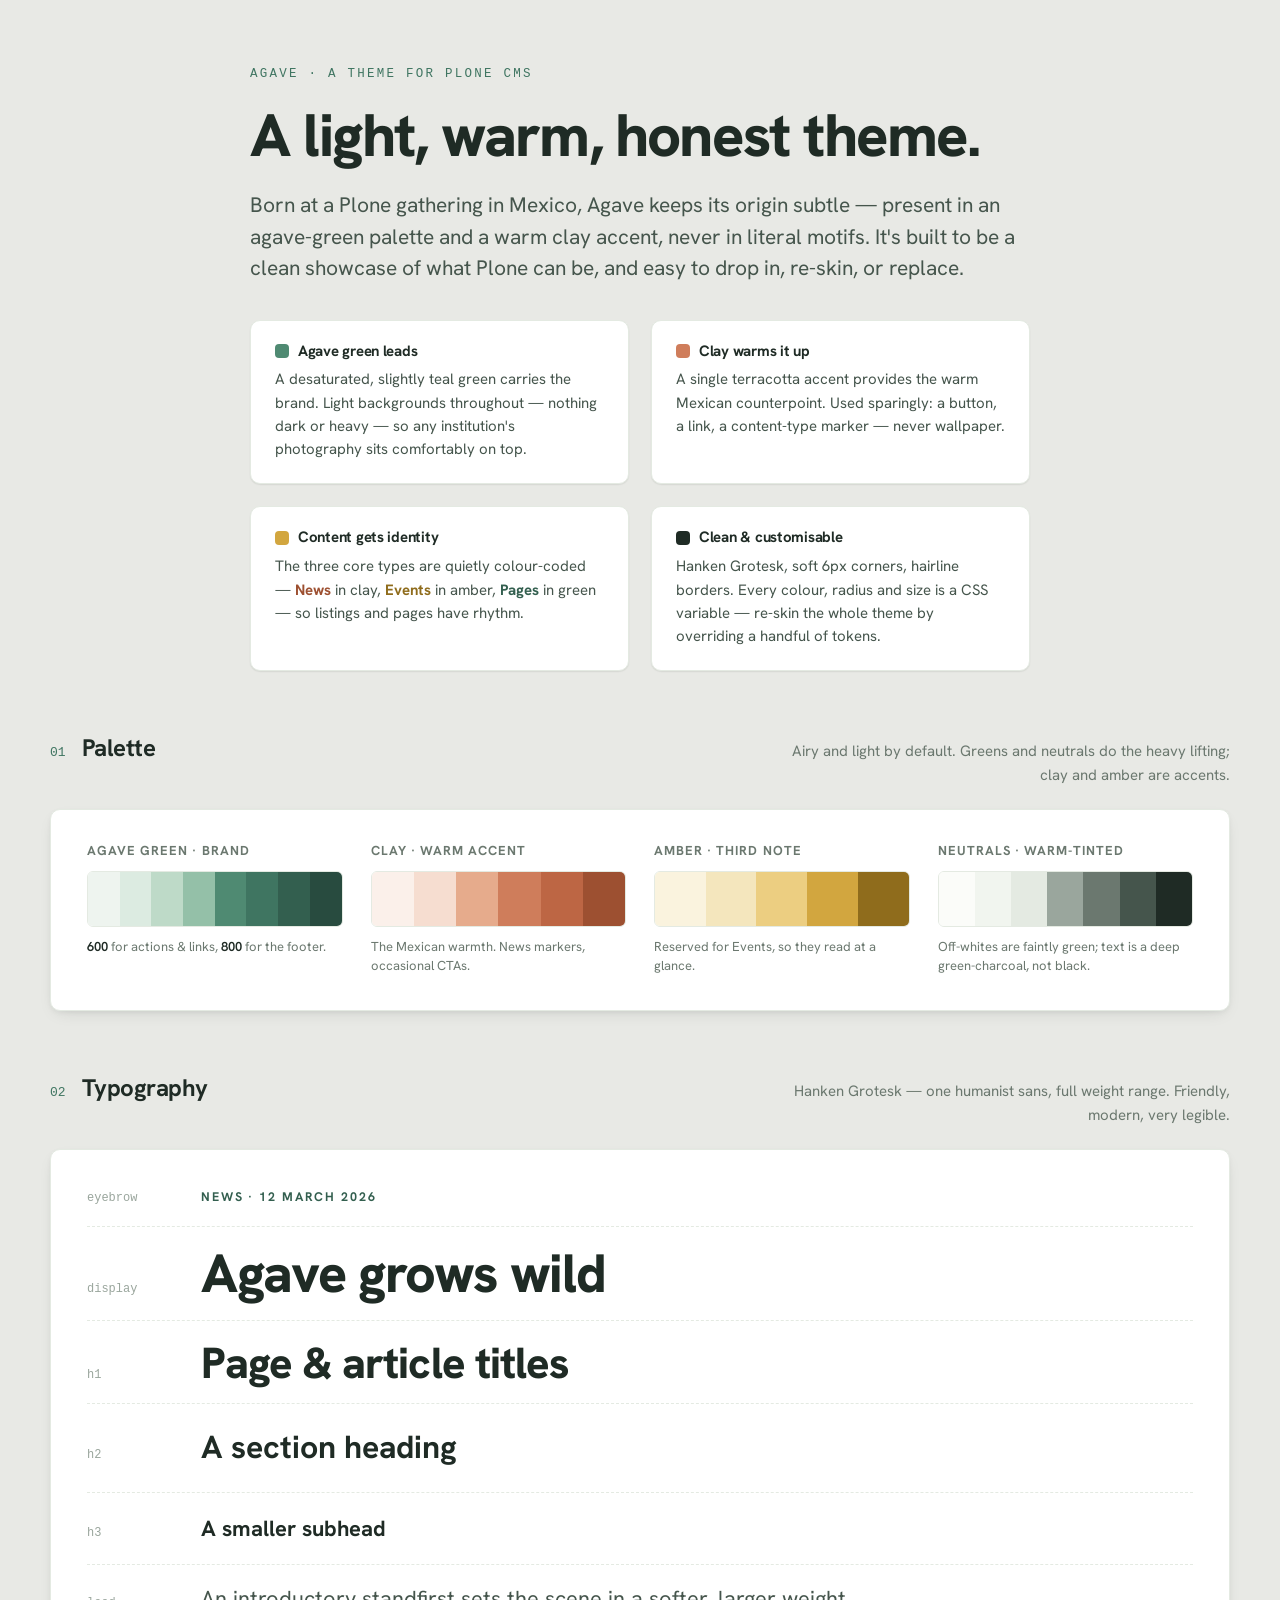
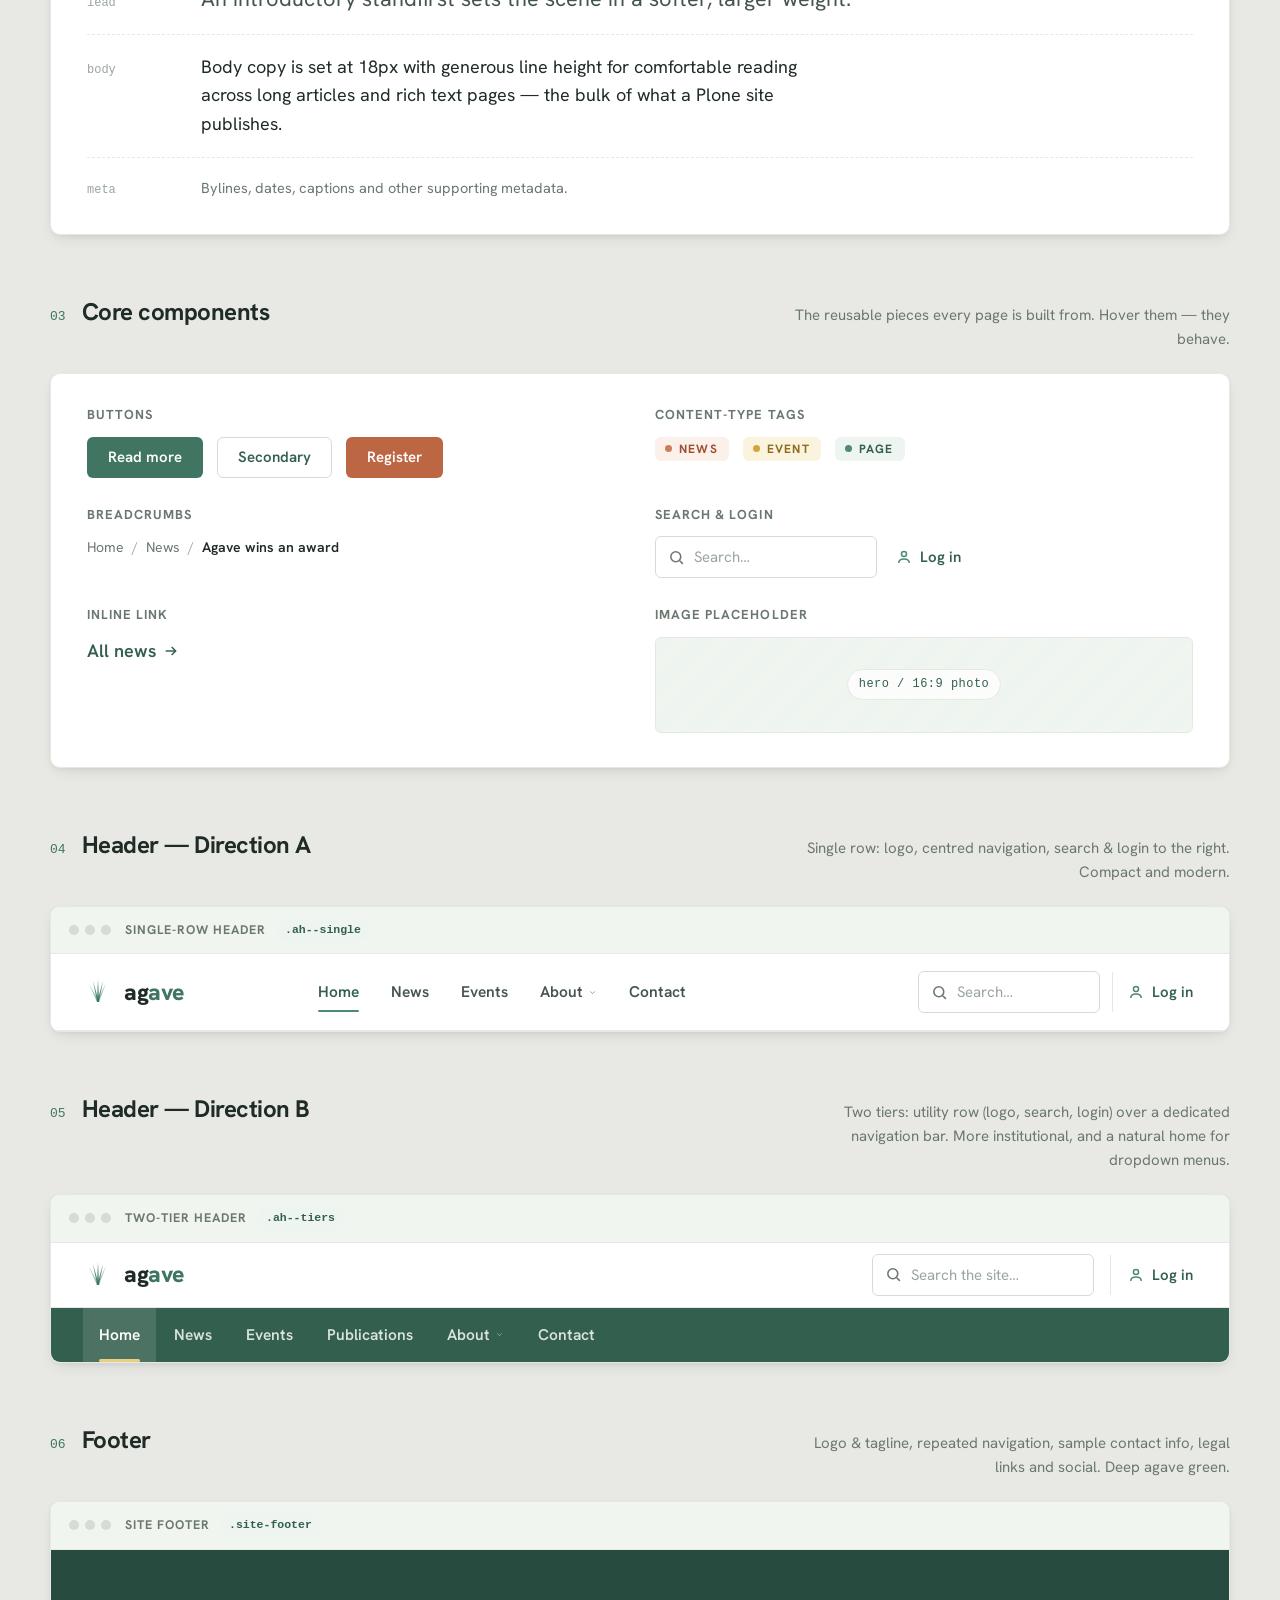
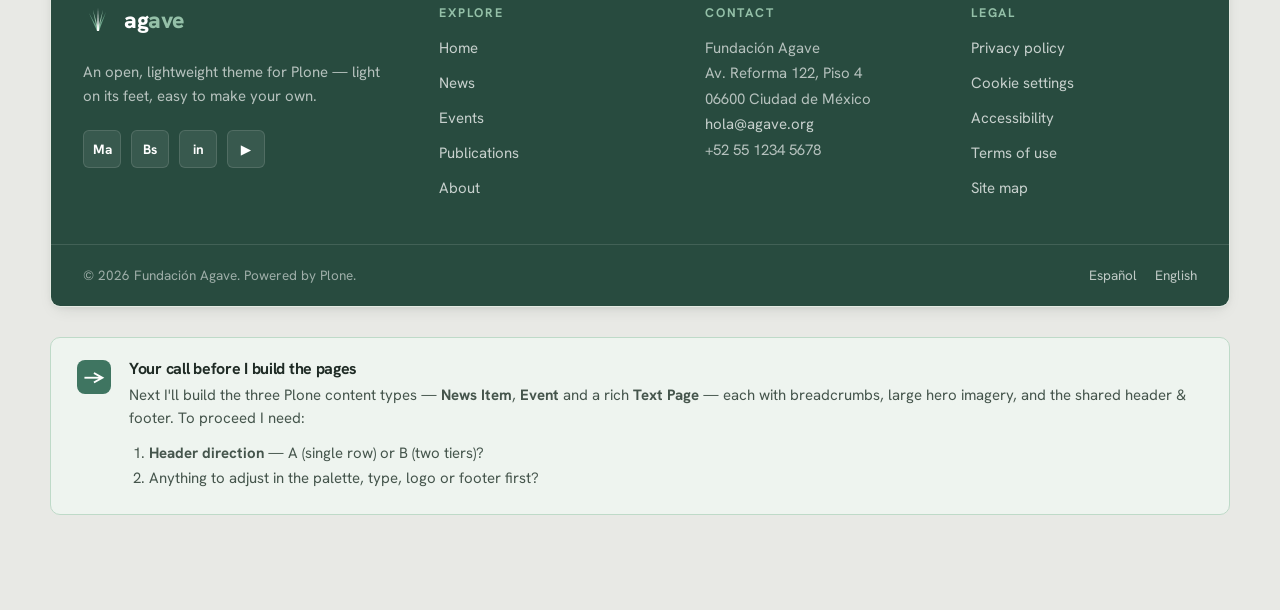
==== Agave - Foundations.html @ d0880fc7 "Initial commit" ====
<!DOCTYPE html>
<html lang="en">
<head>
<meta charset="UTF-8">
<meta name="viewport" content="width=device-width, initial-scale=1.0">
<title>Agave — Foundations</title>
<link rel="stylesheet" href="agave.css">
<style>
  /* ---- presentation chrome (not part of the theme) ---- */
  body.guide{ background:#e8e9e5; }
  .guide-wrap{ max-width:1280px; margin-inline:auto; padding:64px 28px 96px; }
  .guide-intro{ max-width:780px; margin:0 auto 64px; }
  .guide-kicker{ font-family:ui-monospace,Menlo,monospace; font-size:12.5px; letter-spacing:.18em;
    text-transform:uppercase; color:var(--green-600); }
  .guide-intro h1{ font-size:clamp(40px,5vw,60px); font-weight:800; letter-spacing:-.03em; margin:18px 0 0; }
  .guide-intro .sub{ font-size:21px; line-height:1.5; color:var(--ink-soft); margin-top:20px; }
  .rationale{ display:grid; grid-template-columns:repeat(2,1fr); gap:22px; margin-top:36px; }
  .rationale .card{ background:var(--surface); border:1px solid var(--line); border-radius:var(--radius-lg);
    padding:22px 24px; box-shadow:var(--shadow-sm); }
  .rationale .card h3{ font-size:15px; display:flex; align-items:center; gap:9px; }
  .rationale .card p{ font-size:15px; color:var(--ink-soft); margin-top:9px; line-height:1.55; }
  .swatch-key{ width:14px; height:14px; border-radius:4px; flex:none; }

  section.block{ margin-top:64px; }
  .block-head{ max-width:1180px; margin:0 auto 22px; display:flex; align-items:baseline; gap:16px; }
  .block-head .num{ font-family:ui-monospace,Menlo,monospace; font-size:13px; color:var(--green-600); }
  .block-head h2{ font-size:24px; font-weight:700; letter-spacing:-.02em; }
  .block-head p{ color:var(--muted); font-size:15px; margin-left:auto; max-width:440px; text-align:right; }

  .card-frame{ max-width:1180px; margin-inline:auto; background:var(--surface);
    border:1px solid var(--line); border-radius:var(--radius-lg); box-shadow:var(--shadow-md); overflow:hidden; }
  .card-frame.pad{ padding:34px 36px; }
  .frame-label{ display:flex; align-items:center; gap:10px; padding:11px 18px; background:var(--surface-2);
    border-bottom:1px solid var(--line); font-size:12.5px; font-weight:700; letter-spacing:.08em;
    text-transform:uppercase; color:var(--muted); }
  .frame-label .badge{ font-family:ui-monospace,Menlo,monospace; font-weight:600; letter-spacing:0;
    text-transform:none; background:var(--green-50); color:var(--green-700); padding:3px 9px; border-radius:999px;
    font-size:11.5px; }
  .browser-dots{ display:flex; gap:6px; margin-right:4px; }
  .browser-dots i{ width:10px; height:10px; border-radius:50%; background:var(--line-strong); display:block; }

  /* palette */
  .palette{ display:grid; grid-template-columns:repeat(4,1fr); gap:28px; }
  .pal-group h4{ font-size:13px; letter-spacing:.08em; text-transform:uppercase; color:var(--muted); margin-bottom:12px; }
  .ramp{ display:flex; border-radius:var(--radius); overflow:hidden; border:1px solid var(--line); }
  .ramp i{ flex:1; height:54px; display:block; }
  .pal-note{ font-size:13px; color:var(--muted); margin-top:10px; line-height:1.5; }
  .pal-note b{ color:var(--ink); font-weight:600; }

  /* type specimen */
  .spec > * + *{ margin-top:18px; }
  .spec .row{ display:flex; align-items:baseline; gap:18px; border-top:1px dashed var(--line); padding-top:18px; }
  .spec .row:first-child{ border-top:0; padding-top:0; }
  .spec .tagname{ font-family:ui-monospace,Menlo,monospace; font-size:12px; color:var(--faint);
    width:96px; flex:none; padding-top:.4em; }

  /* components grid */
  .comp-grid{ display:grid; grid-template-columns:repeat(2,1fr); gap:30px; }
  .comp{ }
  .comp h4{ font-size:13px; letter-spacing:.08em; text-transform:uppercase; color:var(--muted); margin-bottom:14px; }
  .comp .demo{ display:flex; align-items:center; gap:14px; flex-wrap:wrap; }

  .note{ max-width:1180px; margin:30px auto 0; background:var(--green-50); border:1px solid var(--green-200);
    border-radius:var(--radius-lg); padding:22px 26px; display:flex; gap:18px; align-items:flex-start; }
  .note .n-mark{ flex:none; width:34px; height:34px; border-radius:8px; background:var(--green-600); color:#fff;
    display:flex; align-items:center; justify-content:center; font-weight:800; }
  .note h3{ font-size:16px; }
  .note p{ font-size:15px; color:var(--ink-soft); margin-top:6px; line-height:1.55; }
  .note ol{ margin:10px 0 0; padding-left:20px; color:var(--ink-soft); font-size:15px; line-height:1.7; }

  /* show header chrome at true desktop width; scroll inside the card if narrower */
  .chrome-scroll{ overflow-x:auto; }
  .chrome-scroll .ah{ min-width:1040px; }

  @media (max-width:760px){
    .rationale,.palette,.comp-grid{ grid-template-columns:1fr; }
    .block-head{ flex-direction:column; gap:6px; } .block-head p{ text-align:left; margin-left:0; }
  }
</style>
</head>
<body class="guide">
<div class="guide-wrap">

  <!-- ============ INTRO + RATIONALE ============ -->
  <div class="guide-intro">
    <div class="guide-kicker">Agave · a theme for Plone CMS</div>
    <h1>A light, warm, honest theme.</h1>
    <p class="sub">Born at a Plone gathering in Mexico, Agave keeps its origin subtle — present in an
      agave-green palette and a warm clay accent, never in literal motifs. It's built to be a clean
      showcase of what Plone can be, and easy to drop in, re-skin, or replace.</p>

    <div class="rationale">
      <div class="card">
        <h3><span class="swatch-key" style="background:var(--green-500)"></span>Agave green leads</h3>
        <p>A desaturated, slightly teal green carries the brand. Light backgrounds throughout — nothing dark
          or heavy — so any institution's photography sits comfortably on top.</p>
      </div>
      <div class="card">
        <h3><span class="swatch-key" style="background:var(--clay-500)"></span>Clay warms it up</h3>
        <p>A single terracotta accent provides the warm Mexican counterpoint. Used sparingly: a button, a
          link, a content-type marker — never wallpaper.</p>
      </div>
      <div class="card">
        <h3><span class="swatch-key" style="background:var(--amber-500)"></span>Content gets identity</h3>
        <p>The three core types are quietly colour-coded — <b style="color:var(--clay-700)">News</b> in clay,
          <b style="color:var(--amber-700)">Events</b> in amber, <b style="color:var(--green-700)">Pages</b> in
          green — so listings and pages have rhythm.</p>
      </div>
      <div class="card">
        <h3><span class="swatch-key" style="background:var(--ink)"></span>Clean &amp; customisable</h3>
        <p>Hanken Grotesk, soft 6px corners, hairline borders. Every colour, radius and size is a CSS
          variable — re-skin the whole theme by overriding a handful of tokens.</p>
      </div>
    </div>
  </div>

  <!-- ============ PALETTE ============ -->
  <section class="block">
    <div class="block-head"><span class="num">01</span><h2>Palette</h2>
      <p>Airy and light by default. Greens and neutrals do the heavy lifting; clay and amber are accents.</p>
    </div>
    <div class="card-frame pad">
      <div class="palette">
        <div class="pal-group">
          <h4>Agave green · brand</h4>
          <div class="ramp">
            <i style="background:var(--green-50)"></i><i style="background:var(--green-100)"></i>
            <i style="background:var(--green-200)"></i><i style="background:var(--green-300)"></i>
            <i style="background:var(--green-500)"></i><i style="background:var(--green-600)"></i>
            <i style="background:var(--green-700)"></i><i style="background:var(--green-800)"></i>
          </div>
          <p class="pal-note"><b>600</b> for actions &amp; links, <b>800</b> for the footer.</p>
        </div>
        <div class="pal-group">
          <h4>Clay · warm accent</h4>
          <div class="ramp">
            <i style="background:var(--clay-50)"></i><i style="background:var(--clay-100)"></i>
            <i style="background:var(--clay-300)"></i><i style="background:var(--clay-500)"></i>
            <i style="background:var(--clay-600)"></i><i style="background:var(--clay-700)"></i>
          </div>
          <p class="pal-note">The Mexican warmth. News markers, occasional CTAs.</p>
        </div>
        <div class="pal-group">
          <h4>Amber · third note</h4>
          <div class="ramp">
            <i style="background:var(--amber-50)"></i><i style="background:var(--amber-100)"></i>
            <i style="background:var(--amber-300)"></i><i style="background:var(--amber-500)"></i>
            <i style="background:var(--amber-700)"></i>
          </div>
          <p class="pal-note">Reserved for Events, so they read at a glance.</p>
        </div>
        <div class="pal-group">
          <h4>Neutrals · warm-tinted</h4>
          <div class="ramp">
            <i style="background:var(--paper)"></i><i style="background:var(--surface-2)"></i>
            <i style="background:var(--line)"></i><i style="background:var(--faint)"></i>
            <i style="background:var(--muted)"></i><i style="background:var(--ink-soft)"></i>
            <i style="background:var(--ink)"></i>
          </div>
          <p class="pal-note">Off-whites are faintly green; text is a deep green-charcoal, not black.</p>
        </div>
      </div>
    </div>
  </section>

  <!-- ============ TYPE ============ -->
  <section class="block">
    <div class="block-head"><span class="num">02</span><h2>Typography</h2>
      <p>Hanken Grotesk — one humanist sans, full weight range. Friendly, modern, very legible.</p>
    </div>
    <div class="card-frame pad">
      <div class="spec">
        <div class="row"><span class="tagname">eyebrow</span><span class="eyebrow">News · 12 March 2026</span></div>
        <div class="row"><span class="tagname">display</span><span class="t-display">Agave grows wild</span></div>
        <div class="row"><span class="tagname">h1</span><span class="t-h1">Page &amp; article titles</span></div>
        <div class="row"><span class="tagname">h2</span><span class="t-h2">A section heading</span></div>
        <div class="row"><span class="tagname">h3</span><span class="t-h3">A smaller subhead</span></div>
        <div class="row"><span class="tagname">lead</span><span class="t-lead">An introductory standfirst sets the scene in a softer, larger weight.</span></div>
        <div class="row"><span class="tagname">body</span><span style="max-width:60ch">Body copy is set at 18px with generous line height for comfortable reading across long articles and rich text pages — the bulk of what a Plone site publishes.</span></div>
        <div class="row"><span class="tagname">meta</span><span class="t-meta">Bylines, dates, captions and other supporting metadata.</span></div>
      </div>
    </div>
  </section>

  <!-- ============ COMPONENTS ============ -->
  <section class="block">
    <div class="block-head"><span class="num">03</span><h2>Core components</h2>
      <p>The reusable pieces every page is built from. Hover them — they behave.</p>
    </div>
    <div class="card-frame pad">
      <div class="comp-grid">
        <div class="comp">
          <h4>Buttons</h4>
          <div class="demo">
            <a class="btn btn--primary" href="#">Read more</a>
            <a class="btn btn--ghost" href="#">Secondary</a>
            <a class="btn btn--clay" href="#">Register</a>
          </div>
        </div>
        <div class="comp">
          <h4>Content-type tags</h4>
          <div class="demo">
            <span class="tag tag--news"><span class="dot"></span>News</span>
            <span class="tag tag--event"><span class="dot"></span>Event</span>
            <span class="tag tag--page"><span class="dot"></span>Page</span>
          </div>
        </div>
        <div class="comp">
          <h4>Breadcrumbs</h4>
          <div class="demo">
            <nav class="breadcrumb" aria-label="Breadcrumb">
              <a href="#">Home</a><span class="sep">/</span>
              <a href="#">News</a><span class="sep">/</span>
              <span aria-current="page">Agave wins an award</span>
            </nav>
          </div>
        </div>
        <div class="comp">
          <h4>Search &amp; login</h4>
          <div class="demo">
            <form class="search" role="search" onsubmit="return false">
              <svg width="17" height="17" viewBox="0 0 24 24" fill="none" stroke="currentColor" stroke-width="2.2"><circle cx="11" cy="11" r="7"/><line x1="21" y1="21" x2="16.5" y2="16.5"/></svg>
              <input type="search" placeholder="Search…" aria-label="Search">
            </form>
            <a class="login" href="#">
              <svg width="18" height="18" viewBox="0 0 24 24" fill="none" stroke="currentColor" stroke-width="2"><circle cx="12" cy="8" r="3.4"/><path d="M5 20c0-3.6 3.1-5.5 7-5.5s7 1.9 7 5.5"/></svg>
              Log in
            </a>
          </div>
        </div>
        <div class="comp">
          <h4>Inline link</h4>
          <div class="demo">
            <a class="link-arrow" href="#">All news
              <svg width="16" height="16" viewBox="0 0 24 24" fill="none" stroke="currentColor" stroke-width="2.2"><line x1="4" y1="12" x2="19" y2="12"/><polyline points="13 6 19 12 13 18"/></svg>
            </a>
          </div>
        </div>
        <div class="comp">
          <h4>Image placeholder</h4>
          <div class="demo">
            <div class="ph" style="width:100%;height:96px"><span>hero / 16:9 photo</span></div>
          </div>
        </div>
      </div>
    </div>
  </section>

  <!-- ============ HEADER A ============ -->
  <section class="block">
    <div class="block-head"><span class="num">04</span><h2>Header — Direction A</h2>
      <p>Single row: logo, centred navigation, search &amp; login to the right. Compact and modern.</p>
    </div>
    <div class="card-frame">
      <div class="frame-label"><span class="browser-dots"><i></i><i></i><i></i></span>
        Single-row header <span class="badge">.ah--single</span></div>
      <div class="chrome-scroll">
      <header class="ah ah--single">
        <div class="ah__inner">
          <a class="brand" href="#" aria-label="Agave home">
            <svg class="brand__mark" width="30" height="30" viewBox="0 0 30 30" aria-hidden="true">
              <g>
                <polygon points="14,25 16,25 6,7"  fill="var(--green-300)"/>
                <polygon points="14,25 16,25 23,6"  fill="var(--green-300)"/>
                <polygon points="14,25 16,25 10,4"  fill="var(--green-500)"/>
                <polygon points="14,25 16,25 20,4"  fill="var(--green-500)"/>
                <polygon points="14,25 16,25 15,2"  fill="var(--green-600)"/>
              </g>
            </svg>
            <span class="brand__word">ag<b>ave</b></span>
          </a>
          <nav class="mainnav" aria-label="Main">
            <a href="#" aria-current="page">Home</a>
            <a href="#">News</a>
            <a href="#">Events</a>
            <a href="#">About
              <svg class="caret" viewBox="0 0 24 24" fill="none" stroke="currentColor" stroke-width="2.6"><polyline points="6 9 12 15 18 9"/></svg>
            </a>
            <a href="#">Contact</a>
          </nav>
          <div class="ah__tools">
            <form class="search" role="search" onsubmit="return false">
              <svg width="17" height="17" viewBox="0 0 24 24" fill="none" stroke="currentColor" stroke-width="2.2"><circle cx="11" cy="11" r="7"/><line x1="21" y1="21" x2="16.5" y2="16.5"/></svg>
              <input type="search" placeholder="Search…" aria-label="Search">
            </form>
            <a class="login" href="#">
              <svg width="18" height="18" viewBox="0 0 24 24" fill="none" stroke="currentColor" stroke-width="2"><circle cx="12" cy="8" r="3.4"/><path d="M5 20c0-3.6 3.1-5.5 7-5.5s7 1.9 7 5.5"/></svg>
              Log in
            </a>
          </div>
        </div>
      </header>
      </div>
    </div>
  </section>

  <!-- ============ HEADER B ============ -->
  <section class="block">
    <div class="block-head"><span class="num">05</span><h2>Header — Direction B</h2>
      <p>Two tiers: utility row (logo, search, login) over a dedicated navigation bar. More institutional,
        and a natural home for dropdown menus.</p>
    </div>
    <div class="card-frame">
      <div class="frame-label"><span class="browser-dots"><i></i><i></i><i></i></span>
        Two-tier header <span class="badge">.ah--tiers</span></div>
      <div class="chrome-scroll">
      <header class="ah ah--tiers">
        <div class="ah__utility">
          <div class="ah__inner">
            <a class="brand" href="#" aria-label="Agave home">
              <svg class="brand__mark" width="30" height="30" viewBox="0 0 30 30" aria-hidden="true">
                <g>
                  <polygon points="14,25 16,25 6,7"  fill="var(--green-300)"/>
                  <polygon points="14,25 16,25 23,6"  fill="var(--green-300)"/>
                  <polygon points="14,25 16,25 10,4"  fill="var(--green-500)"/>
                  <polygon points="14,25 16,25 20,4"  fill="var(--green-500)"/>
                  <polygon points="14,25 16,25 15,2"  fill="var(--green-600)"/>
                </g>
              </svg>
              <span class="brand__word">ag<b>ave</b></span>
            </a>
            <div class="ah__tools">
              <form class="search" role="search" onsubmit="return false">
                <svg width="17" height="17" viewBox="0 0 24 24" fill="none" stroke="currentColor" stroke-width="2.2"><circle cx="11" cy="11" r="7"/><line x1="21" y1="21" x2="16.5" y2="16.5"/></svg>
                <input type="search" placeholder="Search the site…" aria-label="Search">
              </form>
              <a class="login" href="#">
                <svg width="18" height="18" viewBox="0 0 24 24" fill="none" stroke="currentColor" stroke-width="2"><circle cx="12" cy="8" r="3.4"/><path d="M5 20c0-3.6 3.1-5.5 7-5.5s7 1.9 7 5.5"/></svg>
                Log in
              </a>
            </div>
          </div>
        </div>
        <div class="ah__navrow">
          <div class="ah__inner">
            <nav class="mainnav" aria-label="Main">
              <a href="#" aria-current="page">Home</a>
              <a href="#">News</a>
              <a href="#">Events</a>
              <a href="#">Publications</a>
              <a href="#">About
                <svg class="caret" viewBox="0 0 24 24" fill="none" stroke="currentColor" stroke-width="2.6"><polyline points="6 9 12 15 18 9"/></svg>
              </a>
              <a href="#">Contact</a>
            </nav>
          </div>
        </div>
      </header>
      </div>
    </div>
  </section>

  <!-- ============ FOOTER ============ -->
  <section class="block">
    <div class="block-head"><span class="num">06</span><h2>Footer</h2>
      <p>Logo &amp; tagline, repeated navigation, sample contact info, legal links and social. Deep agave green.</p>
    </div>
    <div class="card-frame">
      <div class="frame-label"><span class="browser-dots"><i></i><i></i><i></i></span>
        Site footer <span class="badge">.site-footer</span></div>
      <footer class="site-footer">
        <div class="ftr__top">
          <div class="ftr__about">
            <a class="brand" href="#" aria-label="Agave home">
              <svg class="brand__mark" width="30" height="30" viewBox="0 0 30 30" aria-hidden="true">
                <g>
                  <polygon points="14,25 16,25 6,7"  fill="var(--green-400)"/>
                  <polygon points="14,25 16,25 23,6"  fill="var(--green-400)"/>
                  <polygon points="14,25 16,25 10,4"  fill="var(--green-300)"/>
                  <polygon points="14,25 16,25 20,4"  fill="var(--green-300)"/>
                  <polygon points="14,25 16,25 15,2"  fill="#fff"/>
                </g>
              </svg>
              <span class="brand__word">ag<b>ave</b></span>
            </a>
            <p class="ftr__tagline">An open, lightweight theme for Plone — light on its feet, easy to make
              your own.</p>
            <div class="social" aria-label="Social links">
              <a href="#" title="Mastodon">Ma</a>
              <a href="#" title="Bluesky">Bs</a>
              <a href="#" title="LinkedIn">in</a>
              <a href="#" title="YouTube">▶</a>
            </div>
          </div>
          <div class="ftr__col">
            <h4>Explore</h4>
            <ul>
              <li><a href="#">Home</a></li>
              <li><a href="#">News</a></li>
              <li><a href="#">Events</a></li>
              <li><a href="#">Publications</a></li>
              <li><a href="#">About</a></li>
            </ul>
          </div>
          <div class="ftr__col">
            <h4>Contact</h4>
            <address class="ftr__addr">
              Fundación Agave<br>
              Av. Reforma 122, Piso 4<br>
              06600 Ciudad de México<br>
              <a href="mailto:hola@agave.org">hola@agave.org</a><br>
              +52 55 1234 5678
            </address>
          </div>
          <div class="ftr__col">
            <h4>Legal</h4>
            <ul>
              <li><a href="#">Privacy policy</a></li>
              <li><a href="#">Cookie settings</a></li>
              <li><a href="#">Accessibility</a></li>
              <li><a href="#">Terms of use</a></li>
              <li><a href="#">Site map</a></li>
            </ul>
          </div>
        </div>
        <div class="ftr__bar">
          <div class="ftr__bar-inner">
            <span>© 2026 Fundación Agave. Powered by Plone.</span>
            <span class="spacer"></span>
            <div class="ftr__legal">
              <a href="#">Español</a><a href="#">English</a>
            </div>
          </div>
        </div>
      </footer>
    </div>
  </section>

  <!-- ============ NEXT STEPS ============ -->
  <div class="note">
    <div class="n-mark">→</div>
    <div>
      <h3>Your call before I build the pages</h3>
      <p>Next I'll build the three Plone content types — <b>News Item</b>, <b>Event</b> and a rich
        <b>Text Page</b> — each with breadcrumbs, large hero imagery, and the shared header &amp; footer.
        To proceed I need:</p>
      <ol>
        <li><b>Header direction</b> — A (single row) or B (two tiers)?</li>
        <li>Anything to adjust in the palette, type, logo or footer first?</li>
      </ol>
    </div>
  </div>

</div>
</body>
</html>
---- agave.css ----
/* ============================================================
   AGAVE — a theme for Plone
   Design tokens + base components.
   Everything is driven by CSS custom properties so the whole
   theme can be re-skinned by overriding :root.
   ============================================================ */

@import url('https://fonts.googleapis.com/css2?family=Hanken+Grotesk:ital,wght@0,400;0,500;0,600;0,700;0,800;1,400&display=swap');

:root{
  /* ---- Neutrals (warm, green-tinted off-whites) ---- */
  --paper:      #fbfcf9;   /* page background */
  --surface:    #ffffff;   /* cards / header */
  --surface-2:  #f1f5ef;   /* subtle fills, alt sections */
  --ink:        #1f2b25;   /* primary text */
  --ink-soft:   #45554c;   /* secondary text */
  --muted:      #6b786f;   /* meta text */
  --faint:      #9aa69d;   /* separators, hints */
  --line:       #e4eae2;   /* hairline borders */
  --line-strong:#d4ddd2;

  /* ---- Agave green (brand) ---- */
  --green-50:  #eef4ef;
  --green-100: #dcebe1;
  --green-200: #bedac8;
  --green-300: #94c0a8;
  --green-400: #6aa489;
  --green-500: #4f8a72;   /* brand mark */
  --green-600: #3f7561;   /* primary actions, links */
  --green-700: #335f4f;   /* hover / deep accent */
  --green-800: #284b3f;

  /* ---- Clay / terracotta (warm accent · News) ---- */
  --clay-50:  #fbf0ea;
  --clay-100: #f6ddd0;
  --clay-300: #e6ab8c;
  --clay-500: #cf7d5b;
  --clay-600: #bd6644;
  --clay-700: #9d5031;

  /* ---- Amber (soft third note · Events) ---- */
  --amber-50:  #faf3de;
  --amber-100: #f4e6bd;
  --amber-300: #ecce81;
  --amber-500: #d2a63f;
  --amber-700: #8f6c1c;

  /* ---- Shape & elevation ---- */
  --radius:    6px;
  --radius-lg: 10px;
  --radius-sm: 4px;
  --shadow-sm: 0 1px 2px rgba(31,43,37,.05), 0 1px 1px rgba(31,43,37,.04);
  --shadow-md: 0 6px 18px -8px rgba(31,43,37,.18), 0 2px 6px -2px rgba(31,43,37,.08);
  --shadow-lg: 0 24px 48px -20px rgba(31,43,37,.28);

  /* ---- Layout ---- */
  --container: 1200px;
  --container-narrow: 760px;
  --gutter: 32px;

  --font:  'Hanken Grotesk', system-ui, -apple-system, 'Segoe UI', sans-serif;

  --ease: cubic-bezier(.2,.6,.2,1);
}

/* ============================================================
   Base
   ============================================================ */
*,*::before,*::after{ box-sizing:border-box; }

html{ -webkit-text-size-adjust:100%; }
body{
  margin:0;
  font-family:var(--font);
  color:var(--ink);
  background:var(--paper);
  font-size:18px;
  line-height:1.6;
  -webkit-font-smoothing:antialiased;
  text-rendering:optimizeLegibility;
}

h1,h2,h3,h4{ margin:0; line-height:1.12; letter-spacing:-.018em; font-weight:700; color:var(--ink); }
p{ margin:0; }
a{ color:var(--green-700); text-decoration:none; }

img{ max-width:100%; display:block; }

.container{ width:100%; max-width:var(--container); margin-inline:auto; padding-inline:var(--gutter); }

/* ---- Type helpers ---- */
.eyebrow{
  font-size:12.5px; font-weight:700; letter-spacing:.15em;
  text-transform:uppercase; color:var(--green-700);
  margin:0;
}
.t-display{ font-size:clamp(38px,4.6vw,54px); font-weight:800; line-height:1.05; letter-spacing:-.025em; }
.t-h1{ font-size:clamp(32px,3.4vw,44px); font-weight:800; line-height:1.08; letter-spacing:-.022em; }
.t-h2{ font-size:clamp(26px,2.5vw,32px); font-weight:700; }
.t-h3{ font-size:22px; font-weight:700; }
.t-lead{ font-size:clamp(19px,1.7vw,22px); line-height:1.5; color:var(--ink-soft); font-weight:400; }
.t-meta{ font-size:14.5px; color:var(--muted); }
.t-small{ font-size:14px; }

/* ============================================================
   Buttons & links
   ============================================================ */
.btn{
  display:inline-flex; align-items:center; gap:.5em;
  font-family:var(--font); font-size:15px; font-weight:600; line-height:1;
  padding:12px 20px; border-radius:var(--radius);
  border:1px solid transparent; cursor:pointer;
  transition:background .18s var(--ease), border-color .18s var(--ease), color .18s var(--ease), transform .18s var(--ease);
  text-decoration:none; white-space:nowrap;
}
.btn--primary{ background:var(--green-600); color:#fff; }
.btn--primary:hover{ background:var(--green-700); }
.btn--ghost{ background:transparent; color:var(--green-700); border-color:var(--line-strong); }
.btn--ghost:hover{ background:var(--green-50); border-color:var(--green-300); }
.btn--clay{ background:var(--clay-600); color:#fff; }
.btn--clay:hover{ background:var(--clay-700); }

.link-arrow{
  display:inline-flex; align-items:center; gap:.4em;
  font-weight:600; color:var(--green-700);
}
.link-arrow svg{ transition:transform .2s var(--ease); }
.link-arrow:hover svg{ transform:translateX(3px); }

/* ============================================================
   Content-type tags
   ============================================================ */
.tag{
  display:inline-flex; align-items:center; gap:7px;
  font-size:12px; font-weight:700; letter-spacing:.1em; text-transform:uppercase;
  padding:6px 11px 6px 10px; border-radius:var(--radius);
  line-height:1;
}
.tag .dot{ width:7px; height:7px; border-radius:50%; }
.tag--news { background:var(--clay-50);  color:var(--clay-700); }
.tag--news .dot{ background:var(--clay-500); }
.tag--event{ background:var(--amber-50); color:var(--amber-700); }
.tag--event .dot{ background:var(--amber-500); }
.tag--page { background:var(--green-50); color:var(--green-700); }
.tag--page .dot{ background:var(--green-500); }

/* ============================================================
   Breadcrumbs
   ============================================================ */
.breadcrumb{ display:flex; align-items:center; flex-wrap:wrap; gap:8px; font-size:14px; color:var(--muted); }
.breadcrumb a{ color:var(--muted); transition:color .15s var(--ease); }
.breadcrumb a:hover{ color:var(--green-700); }
.breadcrumb .sep{ color:var(--faint); }
.breadcrumb [aria-current]{ color:var(--ink); font-weight:600; }

/* ============================================================
   Search field
   ============================================================ */
.search{
  display:flex; align-items:center; gap:9px;
  background:var(--surface); border:1px solid var(--line-strong);
  border-radius:var(--radius); padding:0 12px; height:42px;
  transition:border-color .18s var(--ease), box-shadow .18s var(--ease);
}
.search:focus-within{ border-color:var(--green-400); box-shadow:0 0 0 3px var(--green-100); }
.search svg{ flex:none; color:var(--muted); }
.search input{
  border:0; background:transparent; outline:none;
  font-family:var(--font); font-size:15px; color:var(--ink);
  width:170px; padding:0;
}
.search input::placeholder{ color:var(--faint); }

/* ---- Login link ---- */
.login{
  display:inline-flex; align-items:center; gap:7px;
  font-weight:600; font-size:15px; color:var(--green-700);
  padding:8px 4px; transition:color .15s var(--ease);
  white-space:nowrap;
}
.login:hover{ color:var(--green-800); }
.login svg{ color:var(--green-500); }

/* ============================================================
   Brand / logo
   ============================================================ */
.brand{ display:inline-flex; align-items:center; gap:11px; text-decoration:none; }
.brand__mark{ flex:none; }
.brand__word{
  font-weight:800; font-size:23px; letter-spacing:-.02em; color:var(--ink);
  line-height:1;
}
.brand__word b{ color:var(--green-600); font-weight:800; }

/* ============================================================
   Main navigation (shared)
   ============================================================ */
.mainnav{ display:flex; align-items:center; gap:4px; }
.mainnav a{
  display:inline-flex; align-items:center; gap:5px;
  font-size:15.5px; font-weight:600; color:var(--ink-soft);
  padding:9px 14px; border-radius:var(--radius);
  transition:color .15s var(--ease), background .15s var(--ease);
  position:relative;
}
.mainnav a:hover{ color:var(--green-700); background:var(--green-50); }
.mainnav a[aria-current]{ color:var(--green-700); }
.mainnav a[aria-current]::after{
  content:""; position:absolute; left:14px; right:14px; bottom:2px; height:2px;
  background:var(--green-500); border-radius:2px;
}
.mainnav .caret{ width:9px; height:9px; opacity:.55; }

/* ============================================================
   HEADER A — single row
   ============================================================ */
.ah{ background:var(--surface); }
.ah a{ -webkit-tap-highlight-color:transparent; }

.ah--single{ border-bottom:1px solid var(--line); }
.ah--single .ah__inner{
  display:flex; align-items:center; gap:22px;
  height:76px; max-width:var(--container); margin-inline:auto; padding-inline:var(--gutter);
}
.ah--single .mainnav{ margin-inline:auto; }
.ah--single .ah__tools{ display:flex; align-items:center; gap:12px; margin-left:auto; }
.ah--single .ah__tools .search input{ width:130px; }
.ah--single .ah__tools .login{ border-left:1px solid var(--line); padding-left:14px; }

/* ============================================================
   HEADER B — two tiers
   ============================================================ */
.ah--tiers .ah__utility{ background:var(--surface); border-bottom:1px solid var(--line); }
.ah--tiers .ah__utility .ah__inner{
  display:flex; align-items:center; gap:24px;
  height:64px; max-width:var(--container); margin-inline:auto; padding-inline:var(--gutter);
}
.ah--tiers .ah__utility .ah__tools{ display:flex; align-items:center; gap:16px; margin-left:auto; }
.ah--tiers .ah__utility .login{ border-left:1px solid var(--line); padding-left:16px; }

.ah--tiers .ah__navrow{ background:var(--green-700); }
.ah--tiers .ah__navrow .ah__inner{
  max-width:var(--container); margin-inline:auto; padding-inline:var(--gutter);
}
.ah--tiers .ah__navrow .mainnav{ gap:2px; }
.ah--tiers .ah__navrow .mainnav a{
  color:rgba(255,255,255,.82); padding:15px 16px; border-radius:0; font-size:15.5px;
}
.ah--tiers .ah__navrow .mainnav a:hover{ color:#fff; background:rgba(255,255,255,.10); }
.ah--tiers .ah__navrow .mainnav a[aria-current]{ color:#fff; background:rgba(255,255,255,.12); }
.ah--tiers .ah__navrow .mainnav a[aria-current]::after{
  left:16px; right:16px; bottom:0; height:3px; background:var(--amber-300);
}

/* ============================================================
   FOOTER
   ============================================================ */
.site-footer{ background:var(--green-800); color:rgba(255,255,255,.72); }
.site-footer .brand__word{ color:#fff; }
.site-footer .brand__word b{ color:var(--green-300); }

.ftr__top{
  max-width:var(--container); margin-inline:auto; padding:56px var(--gutter) 44px;
  display:grid; grid-template-columns:1.4fr 1fr 1fr 1fr; gap:40px;
}
.ftr__about{ max-width:300px; }
.ftr__tagline{ margin-top:16px; font-size:15px; line-height:1.6; color:rgba(255,255,255,.66); }

.ftr__col h4{
  font-size:12.5px; font-weight:700; letter-spacing:.14em; text-transform:uppercase;
  color:var(--green-300); margin-bottom:16px;
}
.ftr__col ul{ list-style:none; margin:0; padding:0; display:flex; flex-direction:column; gap:11px; }
.ftr__col a, .ftr__col li{ color:rgba(255,255,255,.74); font-size:15px; }
.ftr__col a{ transition:color .15s var(--ease); }
.ftr__col a:hover{ color:#fff; }
.ftr__addr{ font-style:normal; line-height:1.7; color:rgba(255,255,255,.66); font-size:15px; }

.social{ display:flex; gap:10px; margin-top:22px; }
.social a{
  width:38px; height:38px; border-radius:var(--radius);
  display:inline-flex; align-items:center; justify-content:center;
  background:rgba(255,255,255,.08); color:#fff; font-weight:700; font-size:13.5px;
  border:1px solid rgba(255,255,255,.12);
  transition:background .15s var(--ease), border-color .15s var(--ease), transform .15s var(--ease);
}
.social a:hover{ background:var(--green-600); border-color:var(--green-500); transform:translateY(-2px); }

.ftr__bar{ border-top:1px solid rgba(255,255,255,.12); }
.ftr__bar .ftr__bar-inner{
  max-width:var(--container); margin-inline:auto; padding:20px var(--gutter);
  display:flex; align-items:center; gap:20px; flex-wrap:wrap;
  font-size:13.5px; color:rgba(255,255,255,.55);
}
.ftr__bar a{ color:rgba(255,255,255,.7); }
.ftr__bar a:hover{ color:#fff; }
.ftr__bar .spacer{ margin-left:auto; }
.ftr__legal{ display:flex; gap:18px; flex-wrap:wrap; }

/* ============================================================
   Image placeholder (until real photography is dropped in)
   ============================================================ */
.ph{
  position:relative; background:
    repeating-linear-gradient(135deg, var(--green-50) 0 14px, var(--surface-2) 14px 28px);
  border:1px solid var(--line); border-radius:var(--radius);
  display:flex; align-items:center; justify-content:center; overflow:hidden;
}
.ph span{
  font-family:ui-monospace,'SF Mono',Menlo,monospace; font-size:12px; letter-spacing:.04em;
  color:var(--green-700); background:rgba(255,255,255,.78); padding:5px 11px; border-radius:999px;
  border:1px solid var(--line);
}

/* ============================================================
   Brand logo switch (Plone ⇄ Agave wordmark)
   ============================================================ */
.brand .plone-mark{ height:30px; width:auto; display:block; }
.site-footer .brand .plone-mark{ height:34px; }
[data-logo="plone"] .brand .as-agave{ display:none; }
[data-logo="agave"] .brand .as-plone{ display:none; }
.brand .as-agave{ display:inline-flex; align-items:center; gap:11px; }

/* ============================================================
   Layout helpers for content pages
   ============================================================ */
.container--narrow{ max-width:744px; }

.crumbs{ background:var(--surface); border-bottom:1px solid var(--line); }
.crumbs .container{ padding-block:13px; }

main{ display:block; }
.section{ padding-block:72px; }
.section--tint{ background:var(--surface-2); border-top:1px solid var(--line); border-bottom:1px solid var(--line); }
.section-head{ display:flex; align-items:flex-end; justify-content:space-between; gap:20px; margin-bottom:30px; }
.section-head h2{ font-size:27px; }

/* ---- Article / page header ---- */
.article-head{ padding-top:52px; }
.article-head .tag{ margin-bottom:20px; }
.article-head h1{ font-size:clamp(33px,4.2vw,50px); font-weight:800; letter-spacing:-.025em; line-height:1.06; }
.article-head .t-lead{ margin-top:22px; }

.byline{ display:flex; align-items:center; gap:14px; margin-top:30px; padding-top:22px;
  border-top:1px solid var(--line); flex-wrap:wrap; }
.byline .avatar{ width:42px; height:42px; border-radius:50%; background:var(--green-100);
  border:1px solid var(--green-200); flex:none; display:flex; align-items:center; justify-content:center;
  color:var(--green-700); font-weight:700; font-size:15px; }
.byline .who{ font-weight:600; color:var(--ink); font-size:15px; line-height:1.3; }
.byline .who span{ display:block; font-weight:400; color:var(--muted); font-size:13.5px; }
.byline .dot-sep{ color:var(--faint); }
.byline .meta-inline{ display:flex; align-items:center; gap:10px; color:var(--muted); font-size:14.5px; margin-left:auto; }

/* ---- Hero figure ---- */
.hero-figure{ margin:40px auto 0; }
.hero-figure .ph{ aspect-ratio:16/8; width:100%; }
figure{ margin:0; }
figcaption{ font-size:13.5px; color:var(--muted); margin-top:10px; line-height:1.5; }
figcaption b{ color:var(--ink-soft); font-weight:600; }

/* ============================================================
   Prose (rich text body)
   ============================================================ */
.prose{ max-width:720px; margin-inline:auto; font-size:18px; line-height:1.7; color:var(--ink); }
.prose > * + *{ margin-top:1.3em; }
.prose h2{ font-size:29px; font-weight:700; letter-spacing:-.02em; margin-top:1.7em; }
.prose h3{ font-size:21px; font-weight:700; margin-top:1.5em; }
.prose p{ color:var(--ink); }
.prose a{ color:var(--green-700); text-decoration:underline; text-underline-offset:3px;
  text-decoration-color:var(--green-300); text-decoration-thickness:1.5px; }
.prose a:hover{ text-decoration-color:var(--green-600); }
.prose ul, .prose ol{ padding-left:1.35em; }
.prose li{ margin-top:.5em; padding-left:.2em; }
.prose li::marker{ color:var(--green-500); }
.prose strong{ font-weight:700; }
.prose hr{ border:0; border-top:1px solid var(--line); margin:2.4em 0; }
.prose figure{ margin:2.4em 0; }
.prose figure .ph{ aspect-ratio:16/9; }

/* breakout figures wider than the text column */
.prose .figure--wide{ width:min(960px, 92vw); margin-inline:calc((720px - min(960px,92vw)) / 2); }
.prose .figure--duo{ width:min(960px,92vw); margin-inline:calc((720px - min(960px,92vw)) / 2);
  display:grid; grid-template-columns:1fr 1fr; gap:16px; }
.prose .figure--duo .ph{ aspect-ratio:4/3; }

.pullquote{ margin:2em 0; padding:6px 0 6px 26px; border-left:3px solid var(--clay-500); }
.pullquote p{ font-size:25px; line-height:1.35; font-weight:600; letter-spacing:-.015em; color:var(--ink); }
.pullquote cite{ display:block; margin-top:14px; font-size:14.5px; font-style:normal; color:var(--muted); font-weight:500; }

.callout{ background:var(--green-50); border:1px solid var(--green-200); border-radius:var(--radius);
  padding:20px 22px; font-size:16px; color:var(--ink-soft); }
.callout h4{ font-size:15px; margin-bottom:6px; color:var(--green-800); }

.prose table{ width:100%; border-collapse:collapse; font-size:16px; }
.prose table th{ text-align:left; font-size:12.5px; letter-spacing:.06em; text-transform:uppercase;
  color:var(--muted); padding:10px 14px; border-bottom:2px solid var(--line-strong); }
.prose table td{ padding:11px 14px; border-bottom:1px solid var(--line); }
.prose table tr:hover td{ background:var(--surface-2); }

/* ============================================================
   Event details panel
   ============================================================ */
.event-layout{ display:grid; grid-template-columns:minmax(0,1fr) 340px; gap:56px; align-items:start; }
.event-aside{ position:sticky; top:24px; display:flex; flex-direction:column; gap:18px; }
.event-panel{ background:var(--surface); border:1px solid var(--line); border-radius:var(--radius-lg);
  box-shadow:var(--shadow-sm); overflow:hidden; }
.event-panel .ep-cap{ background:var(--amber-50); border-bottom:1px solid var(--amber-100);
  padding:16px 22px; display:flex; align-items:center; gap:12px; }
.event-panel .ep-cap .cal{ width:46px; height:46px; border-radius:8px; background:#fff; border:1px solid var(--amber-100);
  text-align:center; overflow:hidden; flex:none; }
.event-panel .ep-cap .cal b{ display:block; background:var(--amber-500); color:#fff; font-size:10.5px; letter-spacing:.08em;
  text-transform:uppercase; padding:3px 0; font-weight:700; }
.event-panel .ep-cap .cal i{ display:block; font-style:normal; font-size:21px; font-weight:800; color:var(--ink); line-height:1.3; }
.event-panel .ep-cap .ep-when b{ display:block; font-weight:700; color:var(--ink); font-size:16px; }
.event-panel .ep-cap .ep-when span{ font-size:13.5px; color:var(--muted); }
.event-panel .ep-body{ padding:20px 22px; display:flex; flex-direction:column; gap:16px; }
.ep-row{ display:flex; gap:13px; align-items:flex-start; }
.ep-row svg{ color:var(--green-500); flex:none; margin-top:2px; }
.ep-row .k{ font-size:12px; letter-spacing:.08em; text-transform:uppercase; color:var(--muted); font-weight:700; }
.ep-row .v{ font-size:15.5px; color:var(--ink); line-height:1.45; }
.event-panel .ep-actions{ padding:0 22px 22px; display:flex; flex-direction:column; gap:10px; }
.event-panel .ep-actions .btn{ justify-content:center; }
.map-ph{ height:150px; }

.event-facts{ display:flex; flex-wrap:wrap; gap:10px; margin-top:26px; }
.fact{ display:inline-flex; align-items:center; gap:9px; background:var(--surface); border:1px solid var(--line);
  border-radius:999px; padding:9px 16px 9px 13px; font-size:14.5px; color:var(--ink-soft); }
.fact svg{ color:var(--green-500); }
.fact b{ color:var(--ink); font-weight:600; }

/* ============================================================
   Listing / related cards
   ============================================================ */
.cards{ display:grid; grid-template-columns:repeat(3,1fr); gap:26px; }
.card-item{ display:flex; flex-direction:column; background:var(--surface); border:1px solid var(--line);
  border-radius:var(--radius-lg); overflow:hidden; transition:box-shadow .2s var(--ease), transform .2s var(--ease), border-color .2s var(--ease); }
.card-item:hover{ box-shadow:var(--shadow-md); transform:translateY(-3px); border-color:var(--line-strong); }
.card-item .ph{ border:0; border-radius:0; aspect-ratio:16/10; }
.card-body{ padding:18px 20px 22px; display:flex; flex-direction:column; gap:10px; flex:1; }
.card-body .tag{ align-self:flex-start; }
.card-body h3{ font-size:19px; line-height:1.25; letter-spacing:-.01em; }
.card-body h3 a{ color:var(--ink); }
.card-item:hover .card-body h3 a{ color:var(--green-700); }
.card-body .excerpt{ font-size:14.5px; color:var(--muted); line-height:1.5; }
.card-body .card-meta{ margin-top:auto; padding-top:6px; font-size:13.5px; color:var(--muted); display:flex; gap:9px; align-items:center; }

/* ---- on-this-page / table of contents ---- */
.page-layout{ display:grid; grid-template-columns:minmax(0,1fr) 232px; gap:56px; align-items:start; }
.toc{ position:sticky; top:24px; }
.toc h4{ font-size:11.5px; letter-spacing:.12em; text-transform:uppercase; color:var(--muted); margin-bottom:14px;
  padding-bottom:10px; border-bottom:1px solid var(--line); }
.toc ul{ list-style:none; margin:0; padding:0; display:flex; flex-direction:column; gap:2px; }
.toc a{ display:block; font-size:14.5px; color:var(--ink-soft); padding:7px 12px; border-radius:var(--radius);
  border-left:2px solid transparent; transition:all .15s var(--ease); }
.toc a:hover{ background:var(--green-50); color:var(--green-700); }
.toc a[aria-current]{ color:var(--green-700); font-weight:600; border-left-color:var(--green-500); background:var(--green-50); }

/* ---- tag list / share row at article foot ---- */
.article-foot{ max-width:720px; margin:48px auto 0; padding-top:26px; border-top:1px solid var(--line);
  display:flex; align-items:center; gap:14px; flex-wrap:wrap; }
.chips{ display:flex; gap:9px; flex-wrap:wrap; }
.chip{ font-size:13.5px; color:var(--green-700); background:var(--green-50); border:1px solid var(--green-100);
  padding:6px 13px; border-radius:999px; transition:background .15s var(--ease); }
.chip:hover{ background:var(--green-100); }
.share{ margin-left:auto; display:flex; gap:8px; align-items:center; }
.share span{ font-size:13.5px; color:var(--muted); }
.share a{ width:36px; height:36px; border-radius:var(--radius); border:1px solid var(--line);
  display:inline-flex; align-items:center; justify-content:center; color:var(--green-700); font-weight:700; font-size:13px;
  transition:all .15s var(--ease); }
.share a:hover{ background:var(--green-50); border-color:var(--green-300); }

/* ============================================================
   Search results page
   ============================================================ */
.search-page{ max-width:840px; }
.search-head{ padding-top:48px; }
.search-head h1{ font-size:clamp(30px,3.4vw,40px); font-weight:800; letter-spacing:-.022em; }

/* big search field + button */
.search-form{ display:flex; gap:12px; margin-top:24px; }
.search.search--lg{ flex:1; height:56px; border-radius:var(--radius); padding:0 18px; gap:12px; }
.search.search--lg input{ width:100%; font-size:18px; }
.search.search--lg svg{ width:20px; height:20px; }
.search-form .btn{ height:56px; padding-inline:26px; font-size:16px; }

/* results bar: count + sort */
.results-bar{ display:flex; align-items:center; justify-content:space-between; gap:20px;
  margin-top:34px; padding-bottom:18px; border-bottom:1px solid var(--line); flex-wrap:wrap; }
.results-count{ font-size:15px; color:var(--muted); }
.results-count b{ color:var(--ink); font-weight:700; }
.results-count em{ font-style:normal; color:var(--green-700); font-weight:600; }
.sort-control{ display:flex; align-items:center; gap:10px; }
.sort-control label{ font-size:14px; color:var(--muted); white-space:nowrap; }
.sort-select{ position:relative; }
.sort-select select{ appearance:none; -webkit-appearance:none; font-family:var(--font); font-size:14.5px; font-weight:600;
  color:var(--ink); background:var(--surface); border:1px solid var(--line-strong); border-radius:var(--radius);
  height:42px; padding:0 38px 0 14px; cursor:pointer; transition:border-color .15s var(--ease); }
.sort-select select:hover{ border-color:var(--green-300); }
.sort-select select:focus{ outline:none; border-color:var(--green-400); box-shadow:0 0 0 3px var(--green-100); }
.sort-select svg{ position:absolute; right:13px; top:50%; transform:translateY(-50%); pointer-events:none; color:var(--muted); }

/* result list */
.results{ display:flex; flex-direction:column; }
.result{ padding:26px 0; border-bottom:1px solid var(--line); }
.result-meta{ display:flex; align-items:center; gap:12px; margin-bottom:11px; }
.result-meta time{ font-size:13.5px; color:var(--muted); }
.result h3{ font-size:21px; font-weight:700; letter-spacing:-.012em; line-height:1.3; }
.result h3 a{ color:var(--ink); transition:color .15s var(--ease); text-underline-offset:3px; }
.result h3 a:hover{ color:var(--green-700); text-decoration:underline; }
.result-summary{ margin-top:7px; font-size:15.5px; color:var(--ink-soft); line-height:1.55; max-width:68ch; }
.result-summary mark{ background:var(--amber-100); color:inherit; padding:0 2px; border-radius:3px; }
.result-crumb{ margin-top:13px; font-size:13px; }
.result-crumb a{ color:var(--green-600); }
.result-crumb .sep{ color:var(--faint); }
.result-crumb [aria-current]{ color:var(--muted); font-weight:500; }

/* empty state */
.no-results{ padding:56px 0; text-align:center; color:var(--muted); }
.no-results b{ display:block; color:var(--ink); font-size:19px; font-weight:700; margin-bottom:8px; }

/* pagination */
.pagination{ display:flex; align-items:center; justify-content:center; gap:7px; margin-top:42px; flex-wrap:wrap; }
.pagination button{ min-width:42px; height:42px; padding:0 12px; border:1px solid var(--line); background:var(--surface);
  border-radius:var(--radius); font-family:var(--font); font-size:15px; font-weight:600; color:var(--ink-soft);
  cursor:pointer; display:inline-flex; align-items:center; justify-content:center; gap:6px;
  transition:all .15s var(--ease); }
.pagination button:hover:not(:disabled):not([aria-current]){ background:var(--green-50); border-color:var(--green-300); color:var(--green-700); }
.pagination button[aria-current]{ background:var(--green-600); border-color:var(--green-600); color:#fff; cursor:default; }
.pagination button:disabled{ opacity:.4; cursor:not-allowed; }
.pagination .ellipsis{ color:var(--faint); padding:0 4px; user-select:none; }

@media (max-width: 600px){
  .search-form{ flex-direction:column; }
  .search-form .btn{ width:100%; }
  .results-bar{ flex-direction:column; align-items:flex-start; gap:12px; }
}

/* ============================================================
   Sitemap
   ============================================================ */
.sitemap{ max-width:960px; }
.sitemap-head{ padding-top:48px; }
.sitemap-head h1{ font-size:clamp(30px,3.4vw,40px); font-weight:800; letter-spacing:-.022em; }
.sitemap-head p{ margin-top:14px; font-size:18px; color:var(--ink-soft); max-width:60ch; }

.sitemap-grid{ display:grid; grid-template-columns:1fr 1fr; gap:8px 64px; align-items:start; margin-top:40px; }
.sm-section{ padding:24px 0; border-top:1px solid var(--line); }
.sm-h{ display:flex; align-items:center; gap:11px; margin-bottom:16px; }
.sm-h .mk{ width:9px; height:9px; border-radius:2px; background:var(--green-500); flex:none; }
.sm-h a{ font-size:19px; font-weight:700; letter-spacing:-.012em; color:var(--ink); }
.sm-h a:hover{ color:var(--green-700); }

.sm-list{ list-style:none; margin:0; padding-left:20px; display:flex; flex-direction:column; gap:10px; }
.sm-list > li > a{ color:var(--green-700); font-size:15.5px; font-weight:600; }
.sm-list > li > a:hover{ text-decoration:underline; text-underline-offset:3px; }
.sm-sub{ list-style:none; margin:11px 0 2px; padding-left:18px; border-left:1px solid var(--line);
  display:flex; flex-direction:column; gap:9px; }
.sm-sub a{ color:var(--ink-soft); font-size:14.5px; font-weight:400; }
.sm-sub a:hover{ color:var(--green-700); }

@media (max-width: 680px){
  .sitemap-grid{ grid-template-columns:1fr; gap:0; }
}

@media (max-width: 1000px){
  .event-layout{ grid-template-columns:1fr; gap:36px; }
  .event-aside{ position:static; }
  .page-layout{ grid-template-columns:1fr; }
  .toc{ display:none; }
  .cards{ grid-template-columns:repeat(2,1fr); }
}
@media (max-width: 900px){
  .ftr__top{ grid-template-columns:1fr 1fr; gap:32px; }
  .mainnav{ display:none; }
}
@media (max-width: 640px){
  .cards{ grid-template-columns:1fr; }
  .prose .figure--wide, .prose .figure--duo{ width:100%; margin-inline:0; }
  .prose .figure--duo{ grid-template-columns:1fr; }
}
@media (max-width: 560px){
  .ftr__top{ grid-template-columns:1fr; }
}
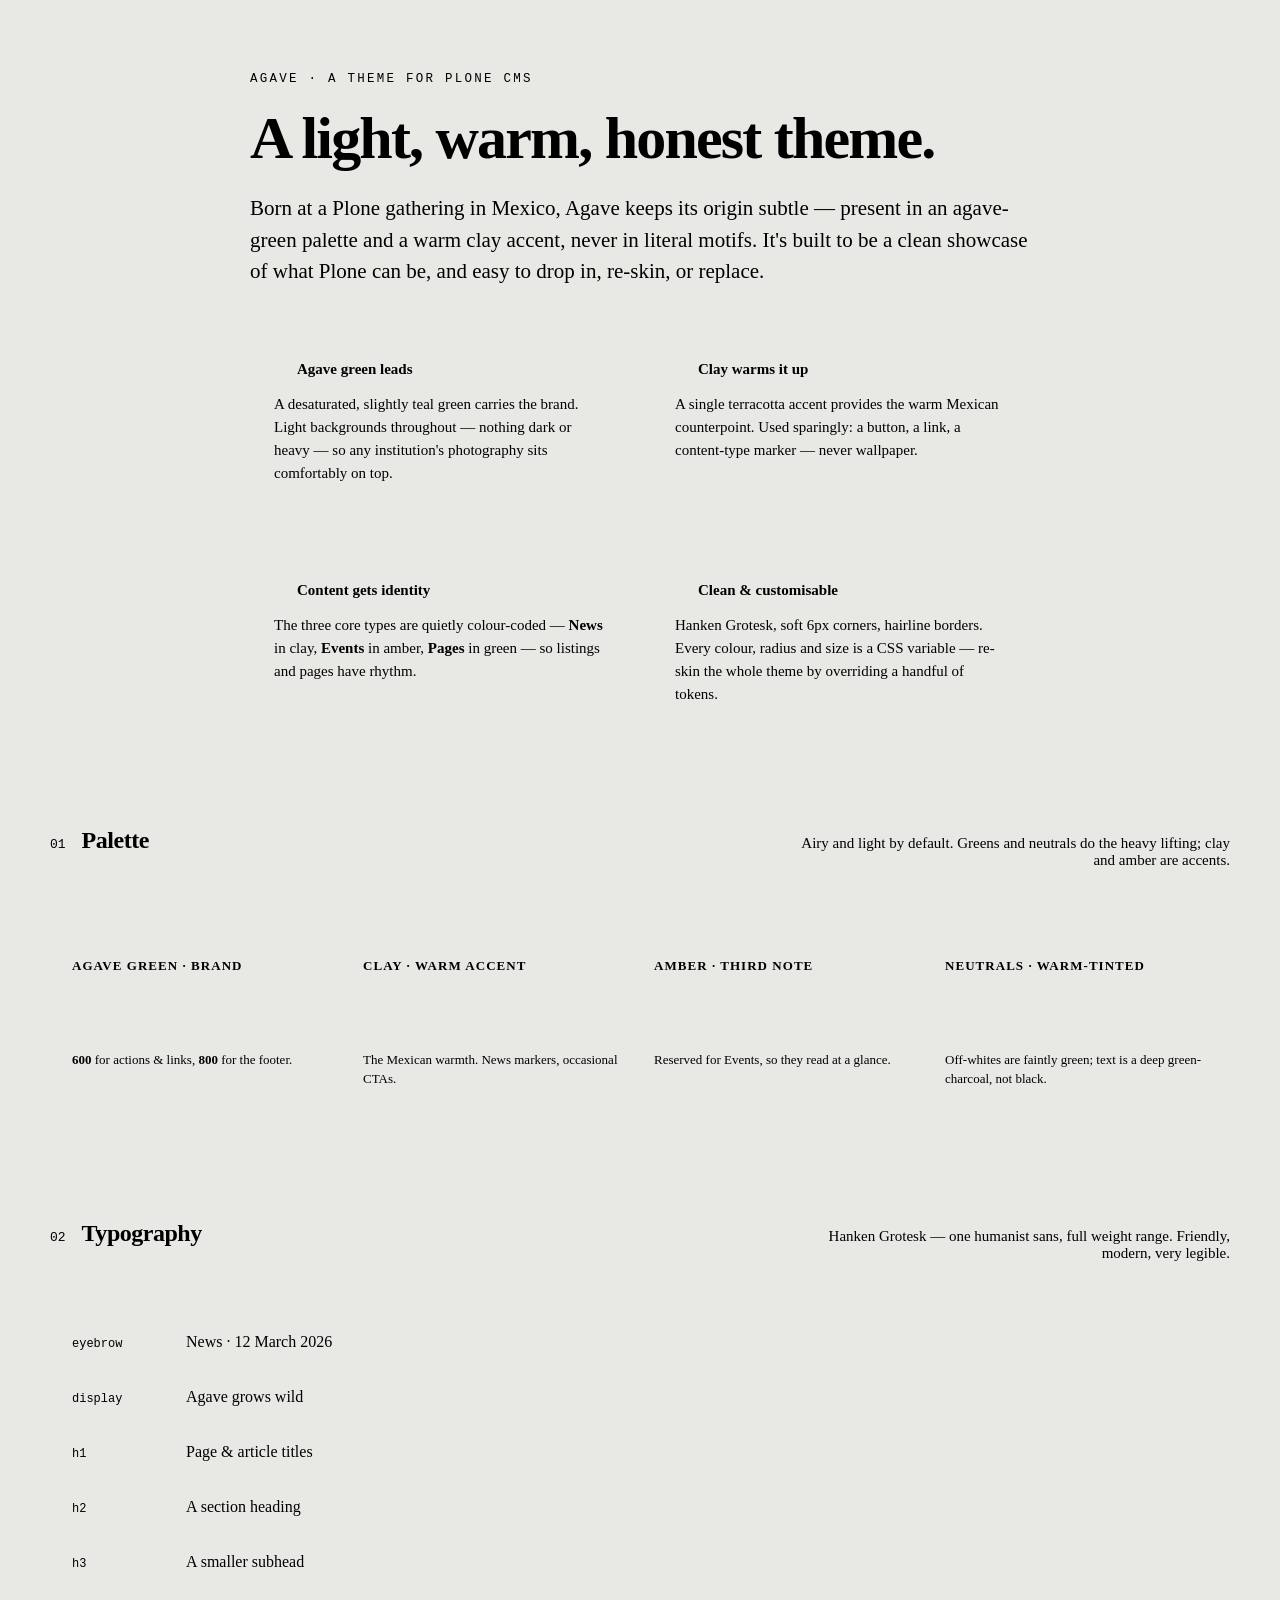
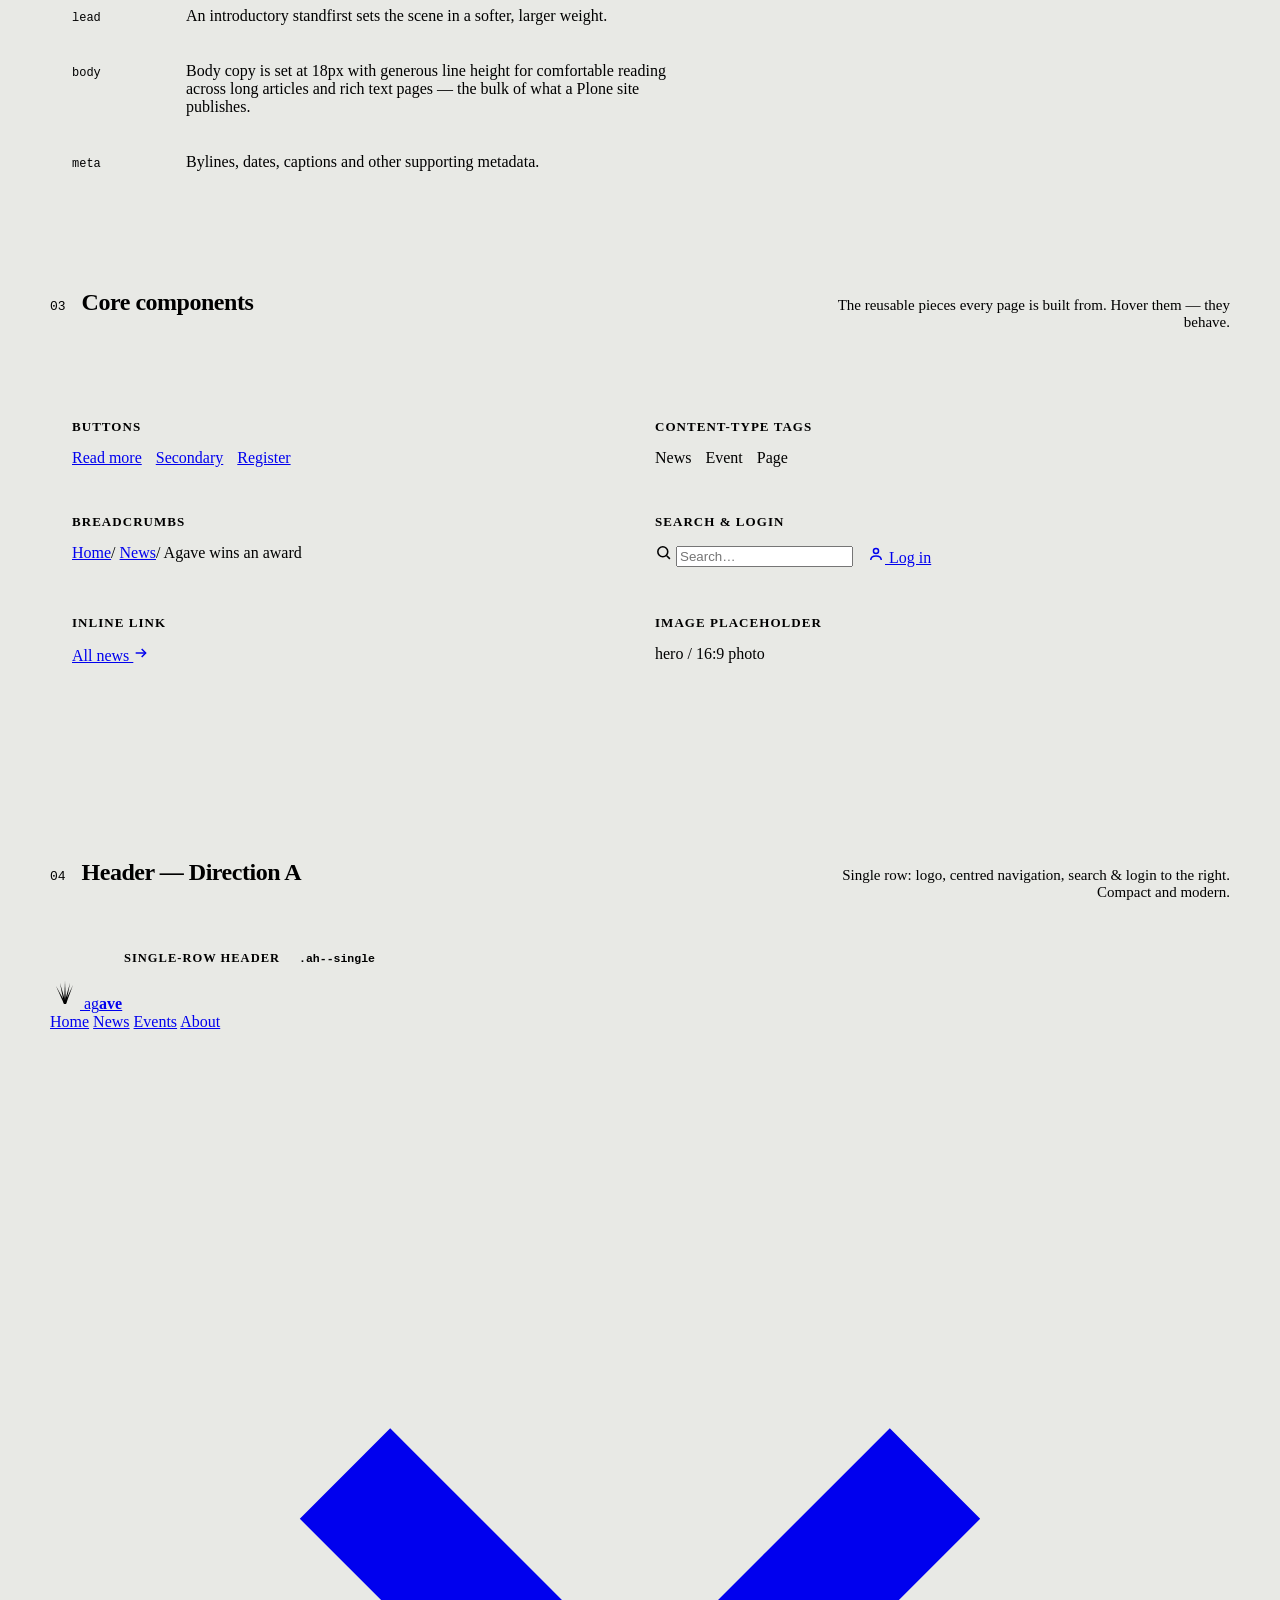
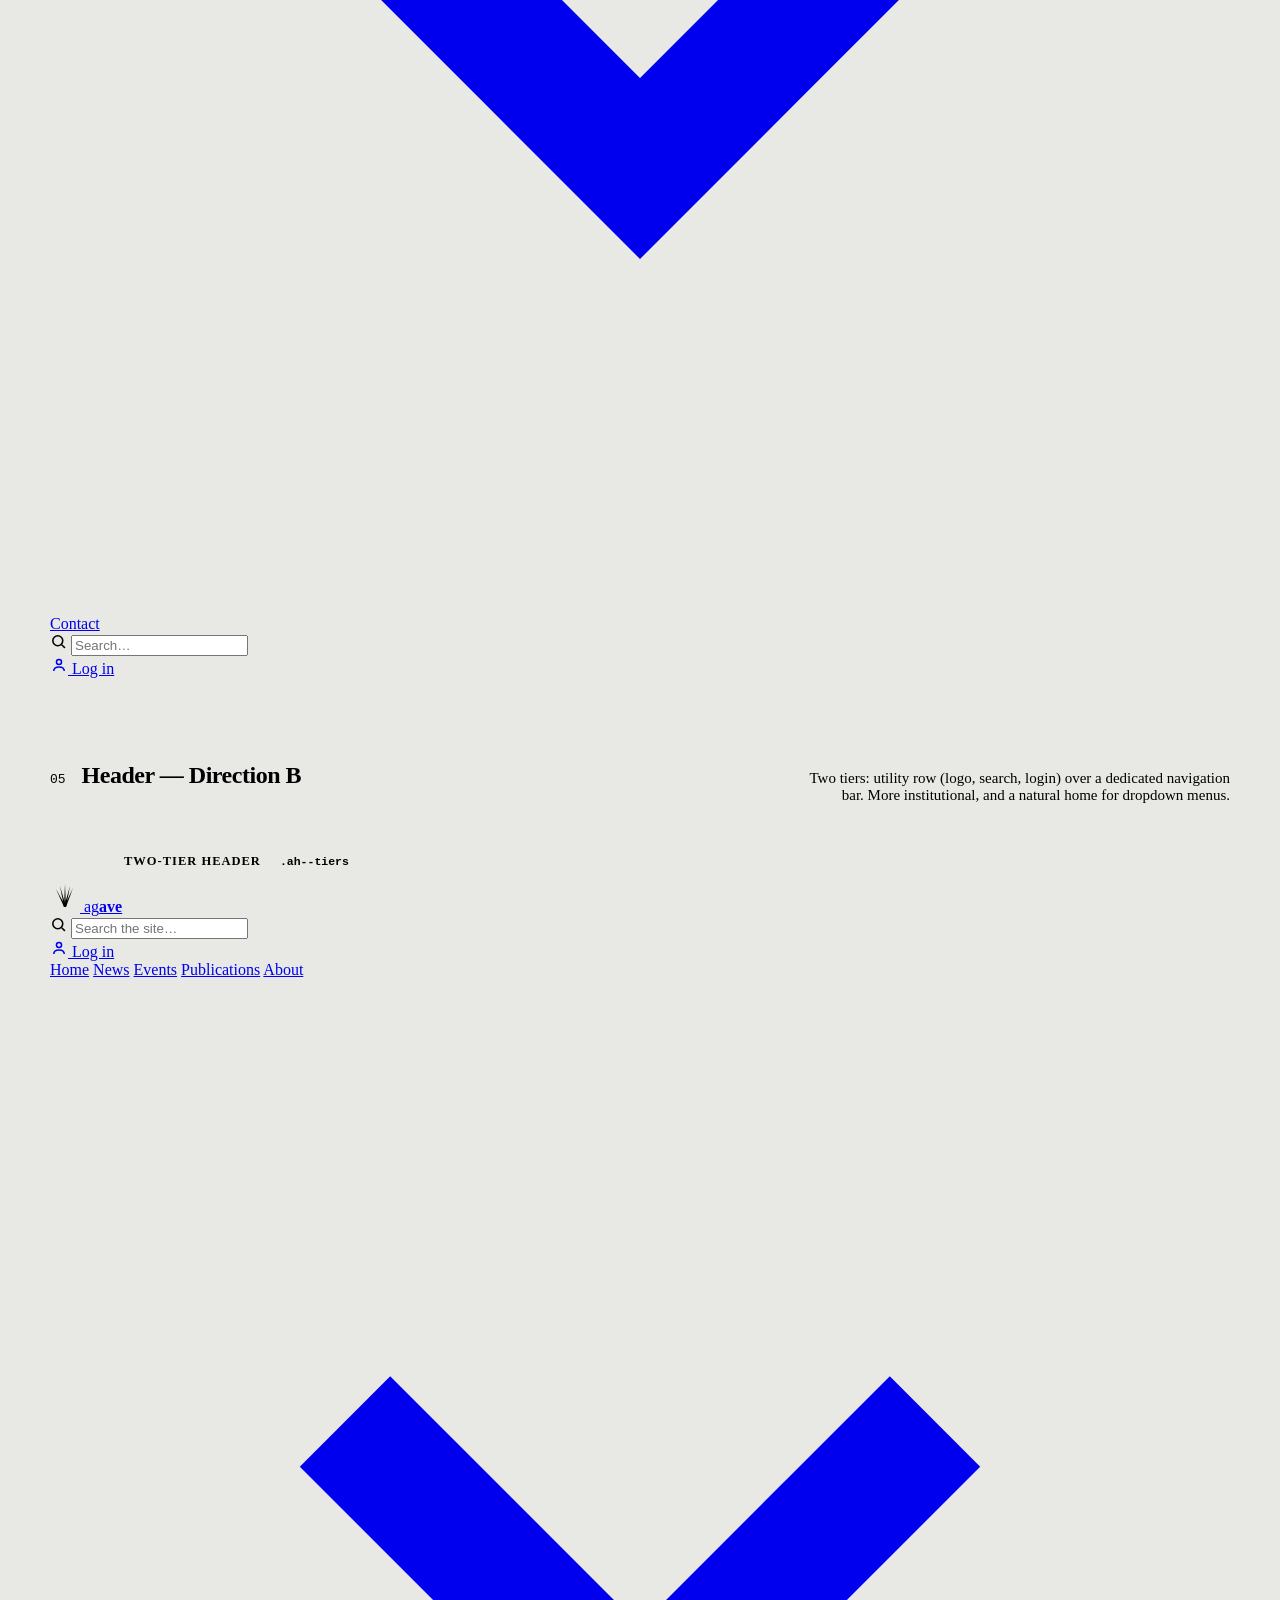
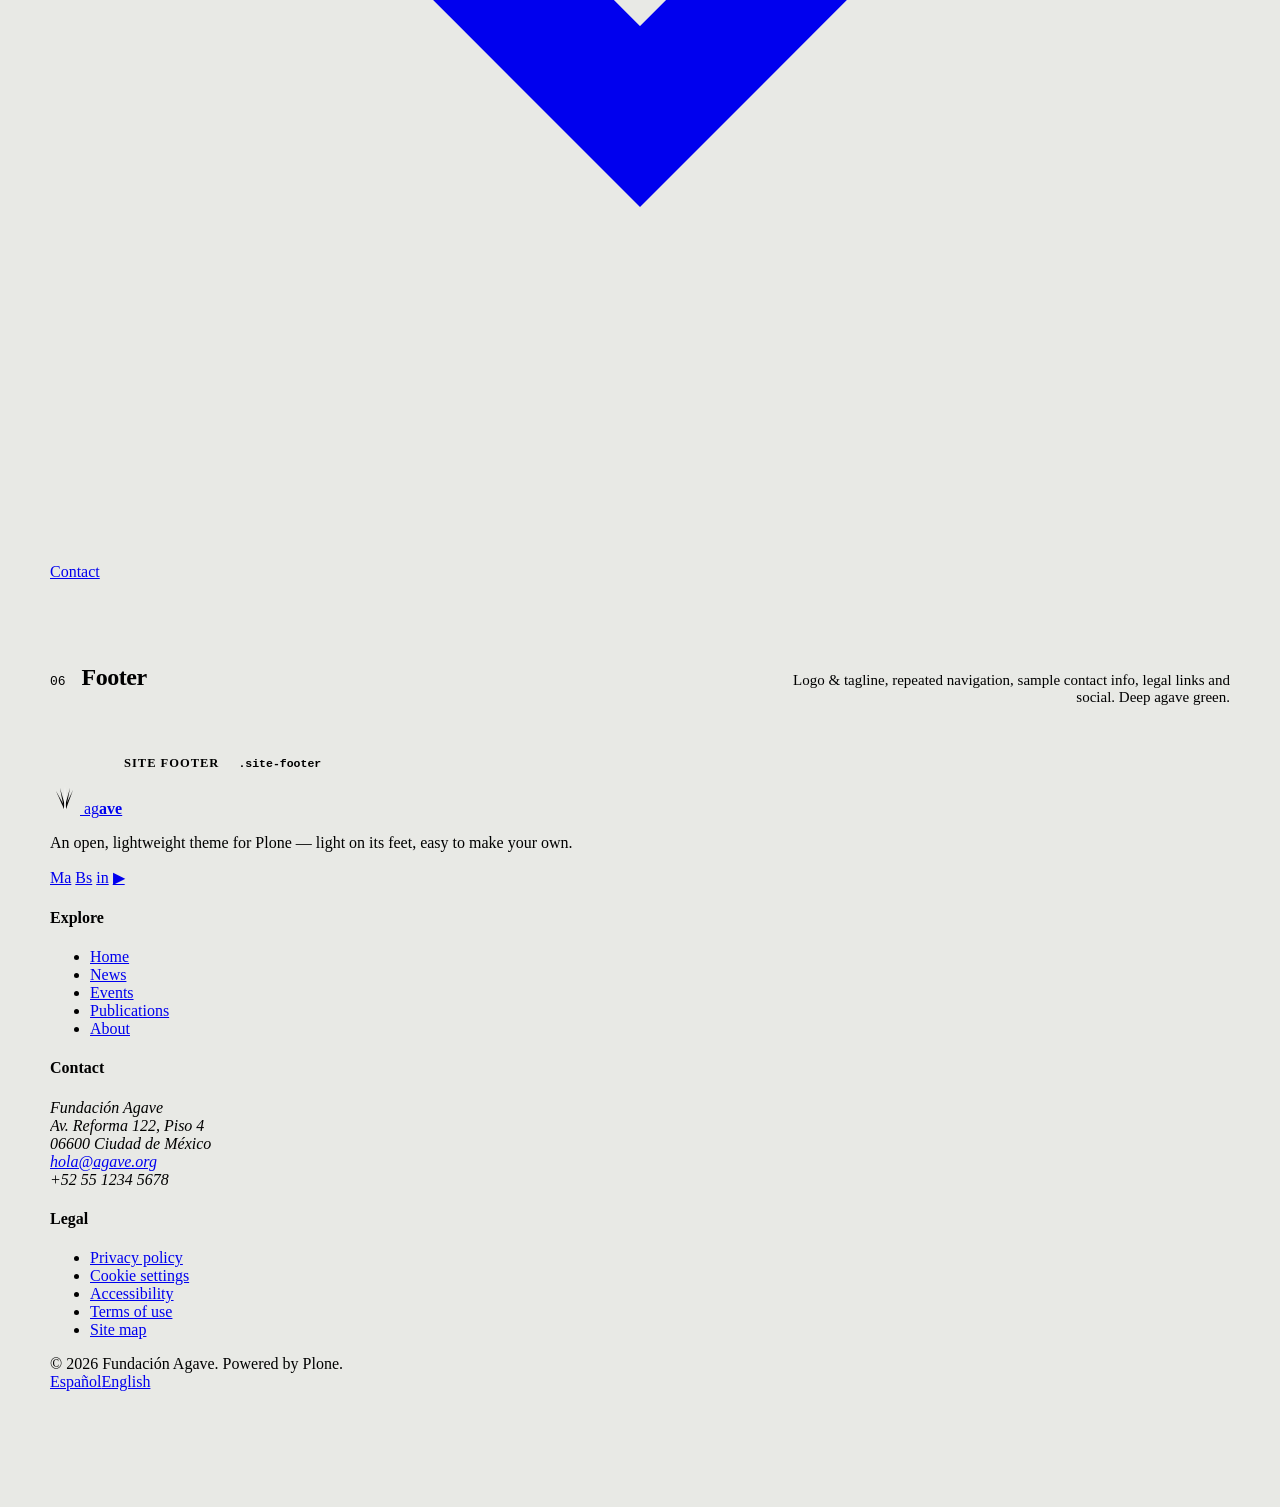
==== commit 96b70556: "cleanup" ====
--- a/Agave - Foundations.html
+++ b/Agave - Foundations.html
@@ -426,21 +426,6 @@
     </div>
   </section>
 
-  <!-- ============ NEXT STEPS ============ -->
-  <div class="note">
-    <div class="n-mark">→</div>
-    <div>
-      <h3>Your call before I build the pages</h3>
-      <p>Next I'll build the three Plone content types — <b>News Item</b>, <b>Event</b> and a rich
-        <b>Text Page</b> — each with breadcrumbs, large hero imagery, and the shared header &amp; footer.
-        To proceed I need:</p>
-      <ol>
-        <li><b>Header direction</b> — A (single row) or B (two tiers)?</li>
-        <li>Anything to adjust in the palette, type, logo or footer first?</li>
-      </ol>
-    </div>
-  </div>
-
 </div>
 </body>
 </html>
